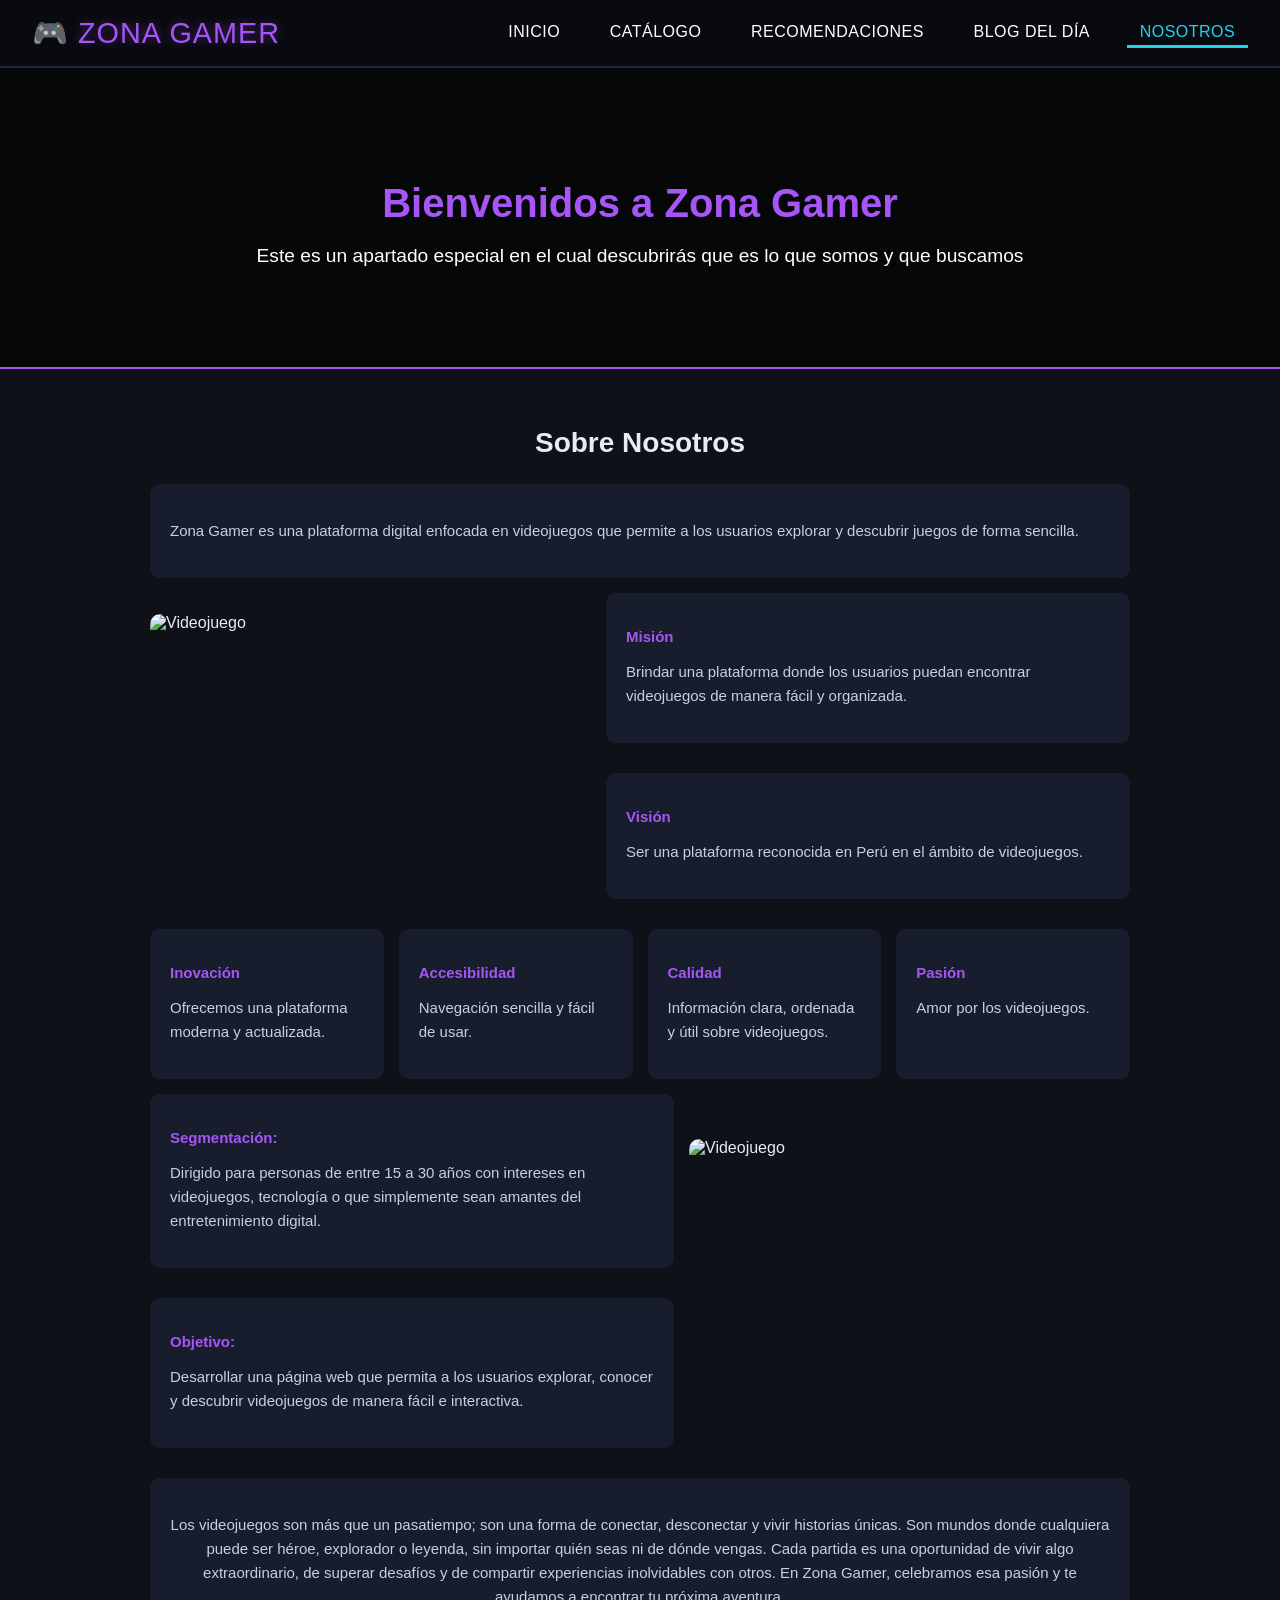
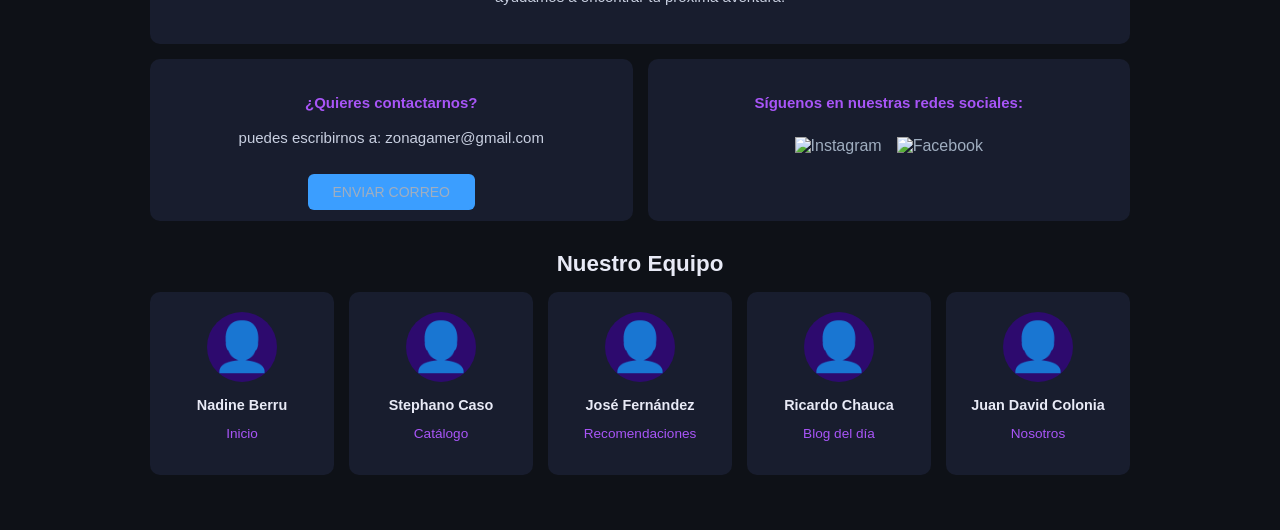
==== nosotros.html @ 019766f0 "Add files via upload" ====
<!DOCTYPE html>
<html lang="es">
<head>
    <meta charset="UTF-8">
    <meta name="viewport" content="width=device-width, initial-scale=1.0">
    <title>Zona Gamer - Nosotros</title>
    <link rel="stylesheet" href="style-nosotros.css">
</head>
<body>

  <!-- NAVEGACION -->
  <header class="navbar-superior">
    <div class="logo-area">
        <span class="logo-icon">🎮</span>
        <span class="logo-text">ZONA GAMER</span>
    </div>
    <nav class="nav-links">
        <a href="inicio.html">INICIO</a>
        <a href="catalogo.html">CATÁLOGO</a>
        <a href="recomendaciones.html">RECOMENDACIONES</a>
        <a href="blog.html">BLOG DEL DÍA</a>
        <a href="nosotros.html" class="active-link">NOSOTROS</a>
    </nav>
  </header>

  <!-- BANNER -->
  <div class="banner">
    <h2>Bienvenidos a Zona Gamer</h2>
    <p>Este es un apartado especial en el cual descubrirás que es lo que somos y que buscamos</p>
  </div>

  <!-- CONTENIDO PRINCIPAL -->
  <main>

    <h1>Sobre Nosotros</h1>

    <!-- DESCRIPCION -->
    <div class="caja">
      <p>Zona Gamer es una plataforma digital enfocada en videojuegos que permite a los usuarios explorar y descubrir juegos de forma sencilla.</p>
    </div>

    <!-- IMAGEN 1 + MISION Y VISION -->
    <div class="seccion-imagen">
      <img src="imagenes/nosotros/NOSOTROS IMAGEN.jpg" alt="Videojuego" class="imagen-seccion">
      <div class="cajas-lado">
        <div class="caja">
          <h3>Misión</h3>
          <p>Brindar una plataforma donde los usuarios puedan encontrar videojuegos de manera fácil y organizada.</p>
        </div>
        <div class="caja">
          <h3>Visión</h3>
          <p>Ser una plataforma reconocida en Perú en el ámbito de videojuegos.</p>
        </div>
      </div>
    </div>

    <!-- VALORES -->
    <div class="fila-4">
      <div class="caja">
        <h3>Inovación</h3>
        <p>Ofrecemos una plataforma moderna y actualizada.</p>
      </div>
      <div class="caja">
        <h3>Accesibilidad</h3>
        <p>Navegación sencilla y fácil de usar.</p>
      </div>
      <div class="caja">
        <h3>Calidad</h3>
        <p>Información clara, ordenada y útil sobre videojuegos.</p>
      </div>
      <div class="caja">
        <h3>Pasión</h3>
        <p>Amor por los videojuegos.</p>
      </div>
    </div>

    <!-- SEGMENTACION Y OBJETIVO + IMAGEN 2 -->
    <div class="seccion-imagen">
      <div class="cajas-lado">
        <div class="caja">
          <h3>Segmentación:</h3>
          <p>Dirigido para personas de entre 15 a 30 años con intereses en videojuegos, tecnología o que simplemente sean amantes del entretenimiento digital.</p>
        </div>
        <div class="caja">
          <h3>Objetivo:</h3>
          <p>Desarrollar una página web que permita a los usuarios explorar, conocer y descubrir videojuegos de manera fácil e interactiva.</p>
        </div>
      </div>
      <img src="imagenes/nosotros/NOSOTROS IMAGEN2.jpg" alt="Videojuego" class="imagen-seccion">
    </div>

    <!-- MENSAJE FINAL -->
    <div class="caja texto-centro">
      <p>Los videojuegos son más que un pasatiempo; son una forma de conectar, desconectar y vivir historias únicas. Son mundos donde cualquiera puede ser héroe, explorador o leyenda, sin importar quién seas ni de dónde vengas. Cada partida es una oportunidad de vivir algo extraordinario, de superar desafíos y de compartir experiencias inolvidables con otros. En Zona Gamer, celebramos esa pasión y te ayudamos a encontrar tu próxima aventura.</p>
    </div>

    <!-- CONTACTO Y REDES -->
    <div class="fila-2">
      <div class="caja texto-centro">
        <h3>¿Quieres contactarnos?</h3>
        <p>puedes escribirnos a: zonagamer@gmail.com</p>
        <br>
        <a href="mailto:zonagamer@gmail.com" class="boton">ENVIAR CORREO</a>
      </div>
      <div class="caja texto-centro">
        <h3>Síguenos en nuestras redes sociales:</h3>
        <br>
        <div class="redes-iconos">
          <a href="#"><img src="imagenes/nosotros/instagram.png" alt="Instagram" class="icono-red"></a>
          <a href="#"><img src="imagenes/nosotros/facebook.png" alt="Facebook" class="icono-red" style="width: 30px; height: 30px;"></a>

        </div>
      </div>
    </div>

    <!-- EQUIPO -->
    <h2 class="titulo-equipo">Nuestro Equipo</h2>
    <div class="fila-equipo">
      <div class="caja-avatar">
        <div class="avatar">👤</div>
        <h3>Nadine Berru</h3>
        <p>Inicio</p>
      </div>
      <div class="caja-avatar">
        <div class="avatar">👤</div>
        <h3>Stephano Caso</h3>
        <p>Catálogo</p>
      </div>
      <div class="caja-avatar">
        <div class="avatar">👤</div>
        <h3>José Fernández</h3>
        <p>Recomendaciones</p>
      </div>
      <div class="caja-avatar">
        <div class="avatar">👤</div>
        <h3>Ricardo Chauca</h3>
        <p>Blog del día</p>
      </div>
      <div class="caja-avatar">
        <div class="avatar">👤</div>
        <h3>Juan David Colonia</h3>
        <p>Nosotros</p>
      </div>
    </div>

  </main>

</body>
</html>
---- style-nosotros.css ----
/* ── ENCABEZADO ZONA GAMER ── */
.navbar-superior {
    background-color: #090a0f;
    display: flex;
    justify-content: space-between;
    align-items: center;
    padding: 1rem 2rem;
    border-bottom: 2px solid #1e293b;
    position: sticky;
    top: 0;
    z-index: 100;
}
.logo-area {
    display: flex;
    align-items: center;
    gap: 10px;
}
.logo-icon { font-size: 1.8rem; }
.logo-text {
    font-size: 1.8rem;
    color: #a855f7;
    letter-spacing: 1px;
    text-shadow: 0 0 10px rgba(168, 85, 247, 0.4);
}
.nav-links { display: flex; gap: 1.5rem; }
.nav-links a {
    color: #ffffff;
    text-decoration: none;
    font-size: 1rem;
    letter-spacing: 0.5px;
    padding: 0.3rem 0.8rem;
}
.nav-links a:hover, .nav-links a.active-link {
    color: #22d3ee;
    border-bottom: 3px solid #22d3ee;
}

body {
  background-color: #0e1117;
  color: #e8eaf6;
  font-family: Arial, sans-serif;
  margin: 0;
  padding: 0;
}

nav a:hover {
  color: #ffffff;
}

main {
  max-width: 980px;
  margin: 0 auto;
  padding: 40px 20px;
}

h1 {
  text-align: center;
  font-size: 28px;
  margin-bottom: 25px;
}

h3 {
  color: #a855f7;
  font-size: 15px;
  margin-bottom: 8px;
}

.caja {
  background-color: #181d2e;
  border-radius: 10px;
  padding: 20px;
  margin-bottom: 15px;
}

.caja p {
  color: #c8cfe0;
  font-size: 15px;
  line-height: 1.6;
}

.fila-2 {
  display: flex;
  gap: 15px;
  margin-bottom: 15px;
}

.fila-2 .caja {
  flex: 1;
  margin-bottom: 0;
}

.fila-4 {
  display: flex;
  gap: 15px;
  margin-bottom: 15px;
}

.fila-4 .caja {
  flex: 1;
  margin-bottom: 0;
}

.boton {
  background-color: #3b9eff;
  color: #ffffff;
  padding: 10px 25px;
  border-radius: 6px;
  text-decoration: none;
  font-size: 14px;
}

.boton:hover {
  background-color: #2288ee;
}

.texto-centro {
  text-align: center;
}

.texto-centro a {
  color: #a0aec0;
  text-decoration: none;
}

.texto-centro a:hover {
  color: #ffffff;
}


/* ── BANNER ── */
.banner {
  background-image: linear-gradient(rgba(0, 0, 0, 0.6), rgba(0, 0, 0, 0.6)), url('imagenes/nosotros/banner.jpeg');
  background-size: cover;
  background-position: center;
  text-align: center;
  padding: 80px 20px;
  border-bottom: 2px solid #a855f7;
}

.banner h2 {
  font-size: 2.5rem;
  color: #a855f7;
  margin-bottom: 10px;
}

.banner p {
  font-size: 1.2rem;
  color: #ffffff;
}

/* ── EQUIPO ── */
.titulo-equipo {
  text-align: center;
  font-size: 1.4rem;
  color: #e8eaf6;
  margin: 30px 0 15px;
}

.fila-equipo {
  display: flex;
  gap: 15px;
  margin-bottom: 15px;
}

.caja-avatar {
  flex: 1;
  background-color: #181d2e;
  border-radius: 10px;
  padding: 20px;
  text-align: center;
}

.avatar {
  font-size: 3rem;
  background-color: #2d0a6e;
  border-radius: 50%;
  width: 70px;
  height: 70px;
  display: flex;
  align-items: center;
  justify-content: center;
  margin: 0 auto 10px;
}

.caja-avatar h3 {
  color: #e8eaf6;
  font-size: 0.9rem;
  margin-bottom: 5px;
}

.caja-avatar p {
  color: #a855f7;
  font-size: 0.85rem;
}

/* ── SECCION IMAGEN ZIGZAG ── */
.seccion-imagen {
  display: flex;
  gap: 15px;
  margin-bottom: 15px;
  align-items: center;
}

.imagen-seccion {
  width: 45%;
  height: 280px;
  object-fit: cover;
  border-radius: 10px;
}

.cajas-lado {
  flex: 1;
  display: flex;
  flex-direction: column;
  gap: 15px;
}

/* ── REDES SOCIALES ── */
.redes-iconos {
  display: flex;
  justify-content: center;
  align-items: center;
  gap: 15px;
}

.icono-red {
  width: 45px;
  height: 45px;
  object-fit: contain;
}

.icono-x {
  display: flex;
  align-items: center;
  justify-content: center;
  width: 45px;
  height: 45px;
  background-color: #000;
  color: #fff;
  font-size: 1.1rem;
  font-weight: 700;
  border-radius: 50%;
}

/* ── ANIMACION BANNER ── */
@keyframes subirTexto {
  from {
    opacity: 0;
    transform: translateY(40px);
  }
  to {
    opacity: 1;
    transform: translateY(0);
  }
}

.banner h2 {
  animation: subirTexto 1s ease both;
}

.banner p {
  animation: subirTexto 1s ease 0.3s both;
}
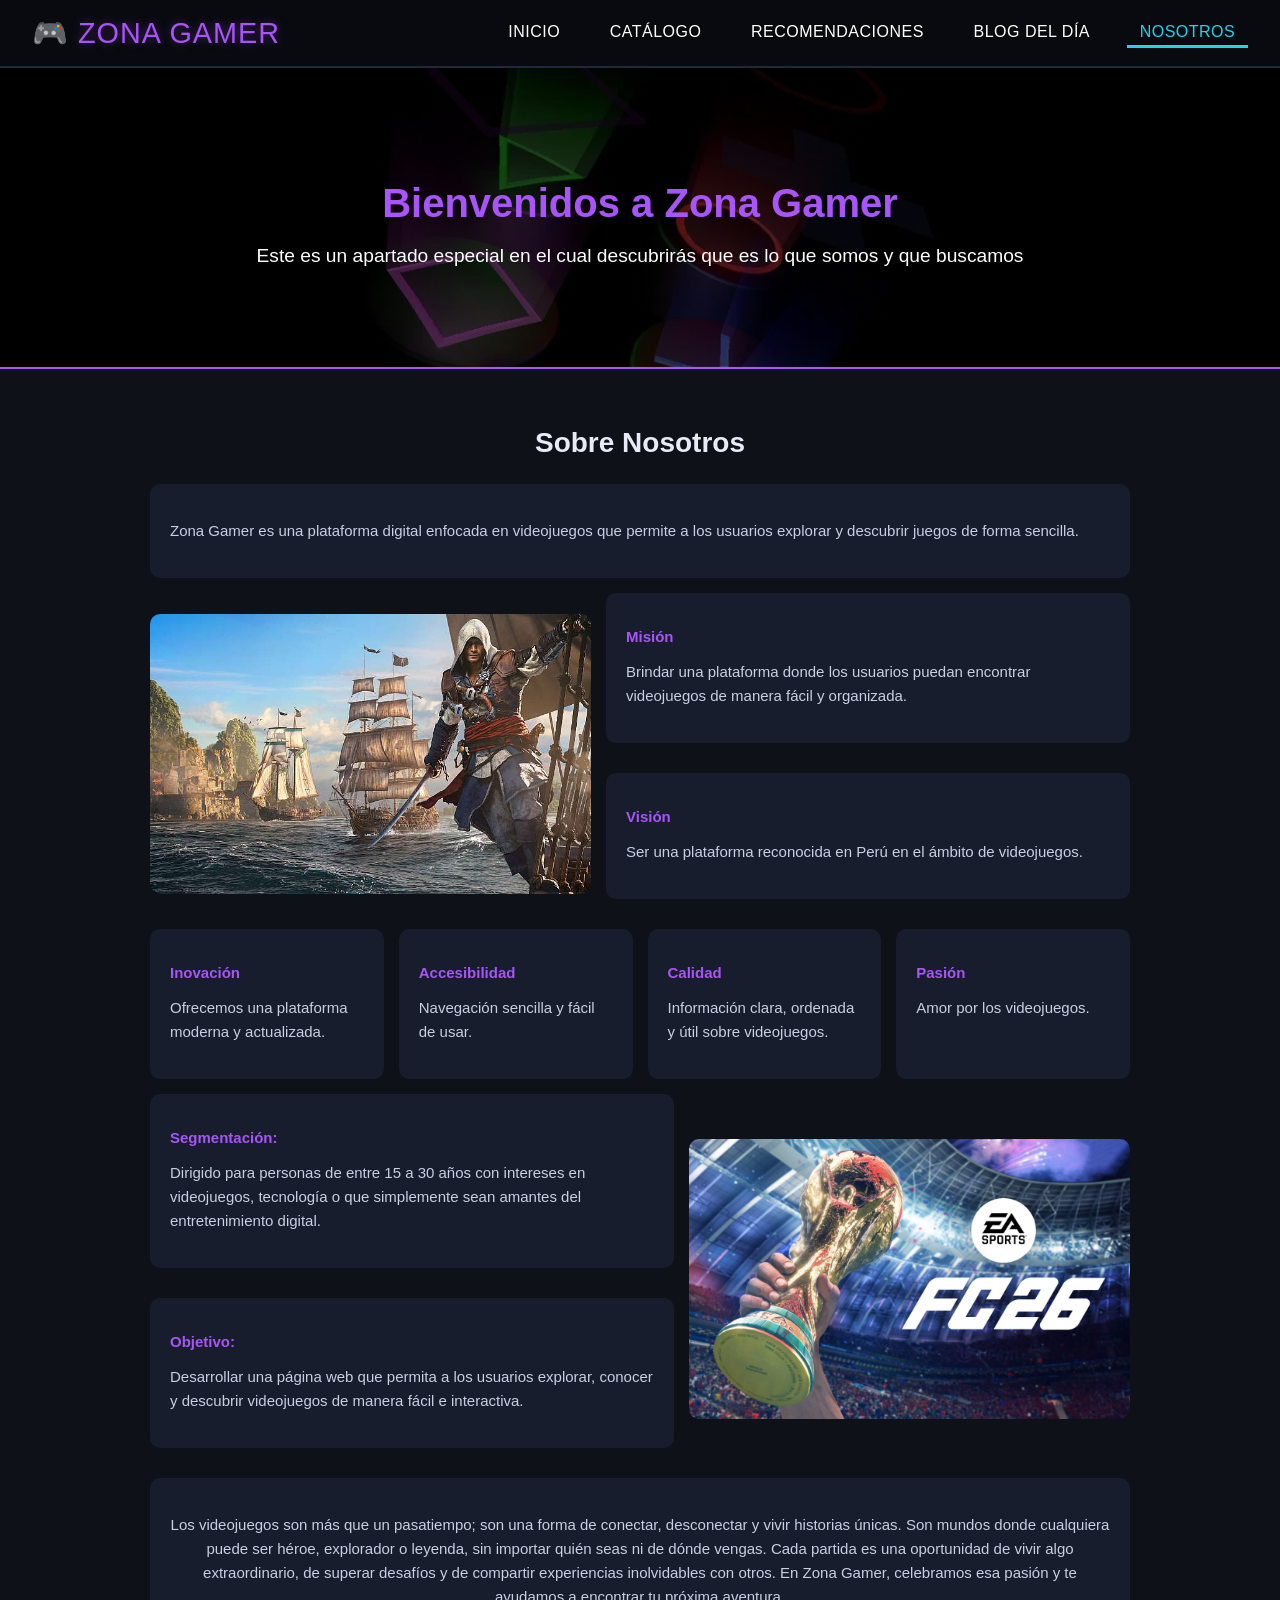
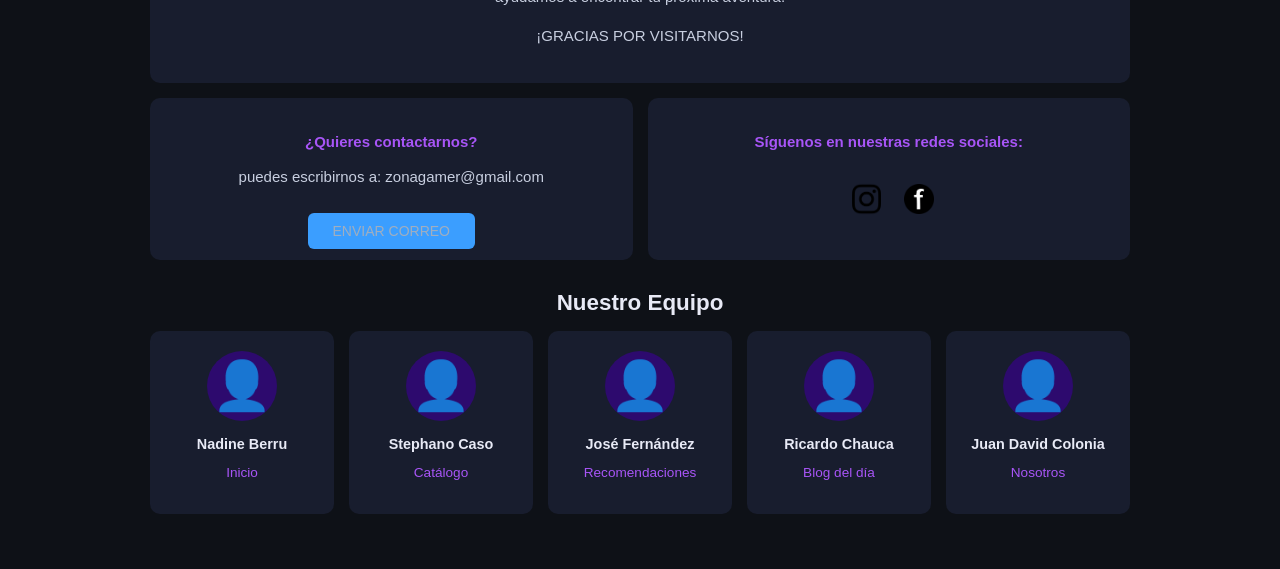
==== commit e415fe7e: "Update nosotros.html" ====
--- a/nosotros.html
+++ b/nosotros.html
@@ -92,6 +92,7 @@
     <!-- MENSAJE FINAL -->
     <div class="caja texto-centro">
       <p>Los videojuegos son más que un pasatiempo; son una forma de conectar, desconectar y vivir historias únicas. Son mundos donde cualquiera puede ser héroe, explorador o leyenda, sin importar quién seas ni de dónde vengas. Cada partida es una oportunidad de vivir algo extraordinario, de superar desafíos y de compartir experiencias inolvidables con otros. En Zona Gamer, celebramos esa pasión y te ayudamos a encontrar tu próxima aventura.</p>
+      <p>¡GRACIAS POR VISITARNOS!</p>
     </div>
 
     <!-- CONTACTO Y REDES -->
@@ -146,4 +147,4 @@
   </main>
 
 </body>
-</html>+</html>
